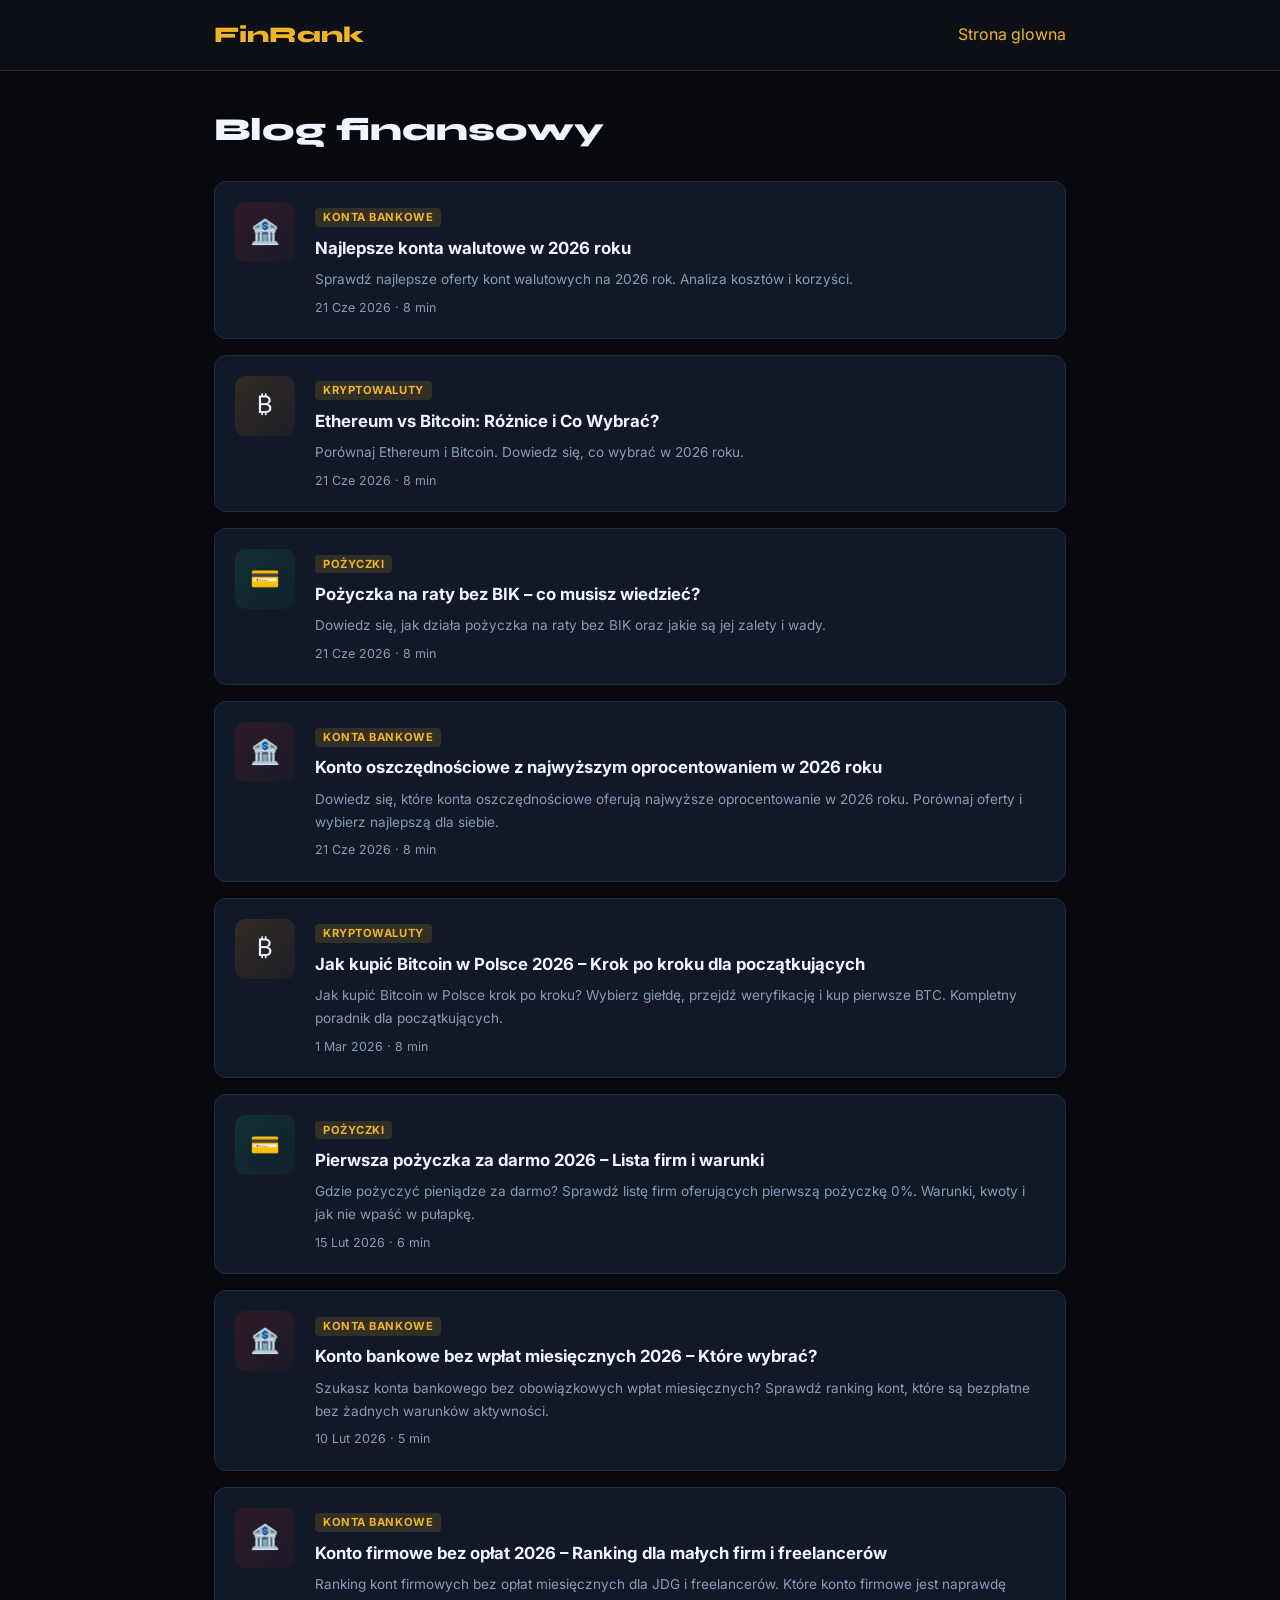
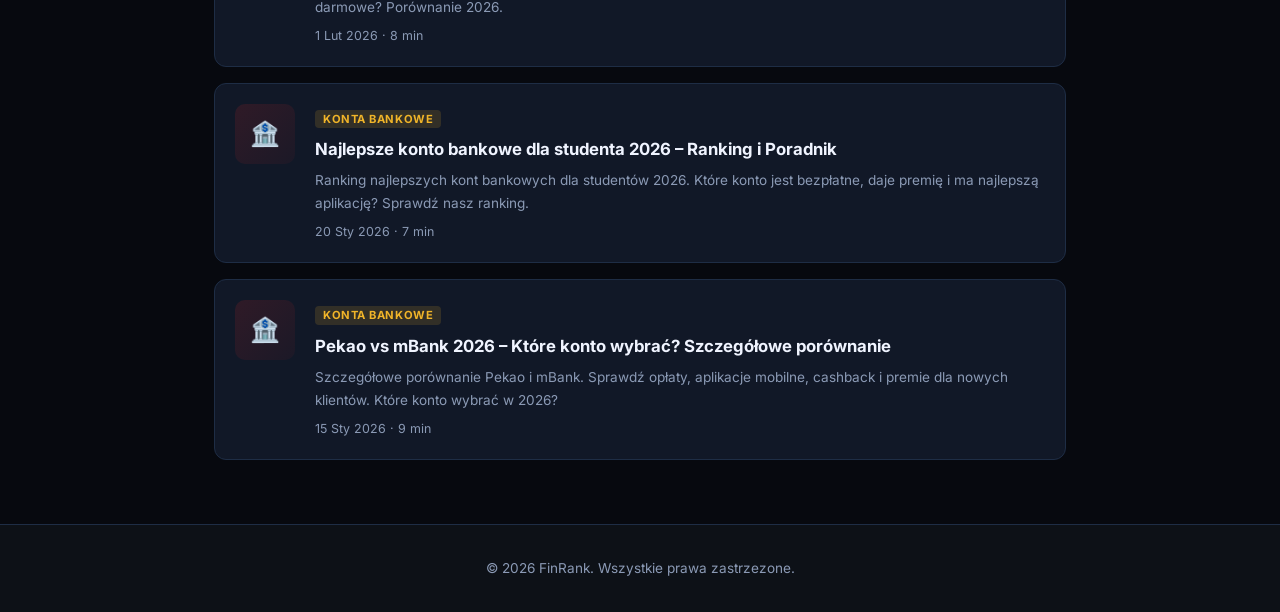
==== blog/index.html @ aef57810 "blog: dodano 10 indywidualnych stron blogu + blog index + karuzelę" ====
<!DOCTYPE html>
<html lang="pl">
<head>
  <meta charset="UTF-8">
  <meta name="viewport" content="width=device-width, initial-scale=1.0">
  <title>Blog finansowy | FinRank</title>
  <meta name="description" content="Artykuly o kryptowlautach, kontach bankowych i pozyczkach. Porady finansowe 2026.">
  <link rel="canonical" href="https://finrank-psi.vercel.app/blog/">
  <script async src="https://www.googletagmanager.com/gtag/js?id=G-9R80DCEM55"></script>
  <script>window.dataLayer=window.dataLayer||[];function gtag(){dataLayer.push(arguments)}gtag('js',new Date());gtag('config','G-9R80DCEM55');</script>
  <link rel="preconnect" href="https://fonts.googleapis.com">
  <link href="https://fonts.googleapis.com/css2?family=Inter:wght@400;500;600;700;800;900&family=Syne:wght@700;800&display=swap" rel="stylesheet">
  <style>
    *,*::before,*::after{box-sizing:border-box;margin:0;padding:0}
    :root{--bg:#07090f;--bg1:#0d1117;--bg2:#111827;--border:#1e2d45;--gold:#f0b429;--gold2:#fcd34d;--text:#f0f4ff;--muted:#8b9ab5}
    body{font-family:'Inter',sans-serif;background:var(--bg);color:var(--text);line-height:1.7}
    a{color:var(--gold);text-decoration:none}a:hover{color:var(--gold2)}
    .container{max-width:900px;margin:0 auto;padding:0 1.5rem}
    header{background:var(--bg1);border-bottom:1px solid var(--border);padding:1rem 0}
    header .container{display:flex;justify-content:space-between;align-items:center}
    .logo{font-family:'Syne',sans-serif;font-size:1.4rem;font-weight:800;color:var(--gold)}
    h1{font-family:'Syne',sans-serif;font-size:2rem;font-weight:800;margin:2rem 0 1.5rem}
    .blog-list-card{display:flex;gap:1.25rem;background:var(--bg2);border:1px solid var(--border);border-radius:12px;padding:1.25rem;margin-bottom:1rem;color:var(--text);transition:border-color .2s,transform .2s}
    .blog-list-card:hover{border-color:rgba(240,180,41,.3);transform:translateY(-2px)}
    .blog-list-icon{width:60px;height:60px;border-radius:10px;display:flex;align-items:center;justify-content:center;font-size:1.5rem;flex-shrink:0}
    .blog-list-body h2{font-size:1.05rem;font-weight:700;margin:.25rem 0 .35rem;color:var(--text)}
    .blog-list-body p{font-size:.85rem;color:var(--muted);margin:0}
    .blog-list-meta{font-size:.78rem;color:var(--muted);margin-top:.35rem}
    .tag{background:rgba(240,180,41,.15);color:var(--gold);padding:.15rem .5rem;border-radius:4px;font-size:.7rem;font-weight:700;text-transform:uppercase;letter-spacing:.05em}
    footer{background:var(--bg1);border-top:1px solid var(--border);padding:2rem 0;margin-top:4rem;text-align:center;color:var(--muted);font-size:.85rem}
  </style>
</head>
<body>
<header><div class="container"><a href="/" class="logo">FinRank</a><nav><a href="/">Strona glowna</a></nav></div></header>
<main class="container">
  <h1>Blog finansowy</h1>
  
    <a href="/blog/konto-walutowe-najlepsze-oferty-2026/" class="blog-list-card">
      <div class="blog-list-icon" style="background:linear-gradient(135deg,rgba(220,38,38,.15),rgba(220,38,38,.05))">🏦</div>
      <div class="blog-list-body">
        <span class="tag">Konta bankowe</span>
        <h2>Najlepsze konta walutowe w 2026 roku</h2>
        <p>Sprawdź najlepsze oferty kont walutowych na 2026 rok. Analiza kosztów i korzyści.</p>
        <div class="blog-list-meta">21 Cze 2026 &middot; 8 min</div>
      </div>
    </a>
    <a href="/blog/ethereum-vs-bitcoin-roznice-i-co-wybrac/" class="blog-list-card">
      <div class="blog-list-icon" style="background:linear-gradient(135deg,rgba(247,147,26,.15),rgba(247,147,26,.05))">₿</div>
      <div class="blog-list-body">
        <span class="tag">Kryptowaluty</span>
        <h2>Ethereum vs Bitcoin: Różnice i Co Wybrać?</h2>
        <p>Porównaj Ethereum i Bitcoin. Dowiedz się, co wybrać w 2026 roku.</p>
        <div class="blog-list-meta">21 Cze 2026 &middot; 8 min</div>
      </div>
    </a>
    <a href="/blog/pozyczka-na-raty-bez-bik/" class="blog-list-card">
      <div class="blog-list-icon" style="background:linear-gradient(135deg,rgba(16,185,129,.15),rgba(16,185,129,.05))">💳</div>
      <div class="blog-list-body">
        <span class="tag">Pożyczki</span>
        <h2>Pożyczka na raty bez BIK – co musisz wiedzieć?</h2>
        <p>Dowiedz się, jak działa pożyczka na raty bez BIK oraz jakie są jej zalety i wady.</p>
        <div class="blog-list-meta">21 Cze 2026 &middot; 8 min</div>
      </div>
    </a>
    <a href="/blog/konto-oszczednosciowe-najwyzsze-oprocentowanie/" class="blog-list-card">
      <div class="blog-list-icon" style="background:linear-gradient(135deg,rgba(220,38,38,.15),rgba(220,38,38,.05))">🏦</div>
      <div class="blog-list-body">
        <span class="tag">Konta bankowe</span>
        <h2>Konto oszczędnościowe z najwyższym oprocentowaniem w 2026 roku</h2>
        <p>Dowiedz się, które konta oszczędnościowe oferują najwyższe oprocentowanie w 2026 roku. Porównaj oferty i wybierz najlepszą dla siebie.</p>
        <div class="blog-list-meta">21 Cze 2026 &middot; 8 min</div>
      </div>
    </a>
    <a href="/blog/jak-kupic-bitcoin-w-polsce/" class="blog-list-card">
      <div class="blog-list-icon" style="background:linear-gradient(135deg,rgba(247,147,26,.15),rgba(247,147,26,.05))">₿</div>
      <div class="blog-list-body">
        <span class="tag">Kryptowaluty</span>
        <h2>Jak kupić Bitcoin w Polsce 2026 – Krok po kroku dla początkujących</h2>
        <p>Jak kupić Bitcoin w Polsce krok po kroku? Wybierz giełdę, przejdź weryfikację i kup pierwsze BTC. Kompletny poradnik dla początkujących.</p>
        <div class="blog-list-meta">1 Mar 2026 &middot; 8 min</div>
      </div>
    </a>
    <a href="/blog/pierwsza-pozyczka-za-darmo/" class="blog-list-card">
      <div class="blog-list-icon" style="background:linear-gradient(135deg,rgba(16,185,129,.15),rgba(16,185,129,.05))">💳</div>
      <div class="blog-list-body">
        <span class="tag">Pożyczki</span>
        <h2>Pierwsza pożyczka za darmo 2026 – Lista firm i warunki</h2>
        <p>Gdzie pożyczyć pieniądze za darmo? Sprawdź listę firm oferujących pierwszą pożyczkę 0%. Warunki, kwoty i jak nie wpaść w pułapkę.</p>
        <div class="blog-list-meta">15 Lut 2026 &middot; 6 min</div>
      </div>
    </a>
    <a href="/blog/konto-bankowe-bez-wplat-miesiecznych/" class="blog-list-card">
      <div class="blog-list-icon" style="background:linear-gradient(135deg,rgba(220,38,38,.15),rgba(220,38,38,.05))">🏦</div>
      <div class="blog-list-body">
        <span class="tag">Konta bankowe</span>
        <h2>Konto bankowe bez wpłat miesięcznych 2026 – Które wybrać?</h2>
        <p>Szukasz konta bankowego bez obowiązkowych wpłat miesięcznych? Sprawdź ranking kont, które są bezpłatne bez żadnych warunków aktywności.</p>
        <div class="blog-list-meta">10 Lut 2026 &middot; 5 min</div>
      </div>
    </a>
    <a href="/blog/konto-firmowe-bez-oplat/" class="blog-list-card">
      <div class="blog-list-icon" style="background:linear-gradient(135deg,rgba(220,38,38,.15),rgba(220,38,38,.05))">🏦</div>
      <div class="blog-list-body">
        <span class="tag">Konta bankowe</span>
        <h2>Konto firmowe bez opłat 2026 – Ranking dla małych firm i freelancerów</h2>
        <p>Ranking kont firmowych bez opłat miesięcznych dla JDG i freelancerów. Które konto firmowe jest naprawdę darmowe? Porównanie 2026.</p>
        <div class="blog-list-meta">1 Lut 2026 &middot; 8 min</div>
      </div>
    </a>
    <a href="/blog/najlepsze-konto-dla-studenta/" class="blog-list-card">
      <div class="blog-list-icon" style="background:linear-gradient(135deg,rgba(220,38,38,.15),rgba(220,38,38,.05))">🏦</div>
      <div class="blog-list-body">
        <span class="tag">Konta bankowe</span>
        <h2>Najlepsze konto bankowe dla studenta 2026 – Ranking i Poradnik</h2>
        <p>Ranking najlepszych kont bankowych dla studentów 2026. Które konto jest bezpłatne, daje premię i ma najlepszą aplikację? Sprawdź nasz ranking.</p>
        <div class="blog-list-meta">20 Sty 2026 &middot; 7 min</div>
      </div>
    </a>
    <a href="/blog/pekao-vs-mbank-2026/" class="blog-list-card">
      <div class="blog-list-icon" style="background:linear-gradient(135deg,rgba(220,38,38,.15),rgba(220,38,38,.05))">🏦</div>
      <div class="blog-list-body">
        <span class="tag">Konta bankowe</span>
        <h2>Pekao vs mBank 2026 – Które konto wybrać? Szczegółowe porównanie</h2>
        <p>Szczegółowe porównanie Pekao i mBank. Sprawdź opłaty, aplikacje mobilne, cashback i premie dla nowych klientów. Które konto wybrać w 2026?</p>
        <div class="blog-list-meta">15 Sty 2026 &middot; 9 min</div>
      </div>
    </a>
</main>
<footer><div class="container"><p>&copy; 2026 FinRank. Wszystkie prawa zastrzezone.</p></div></footer>
</body>
</html>
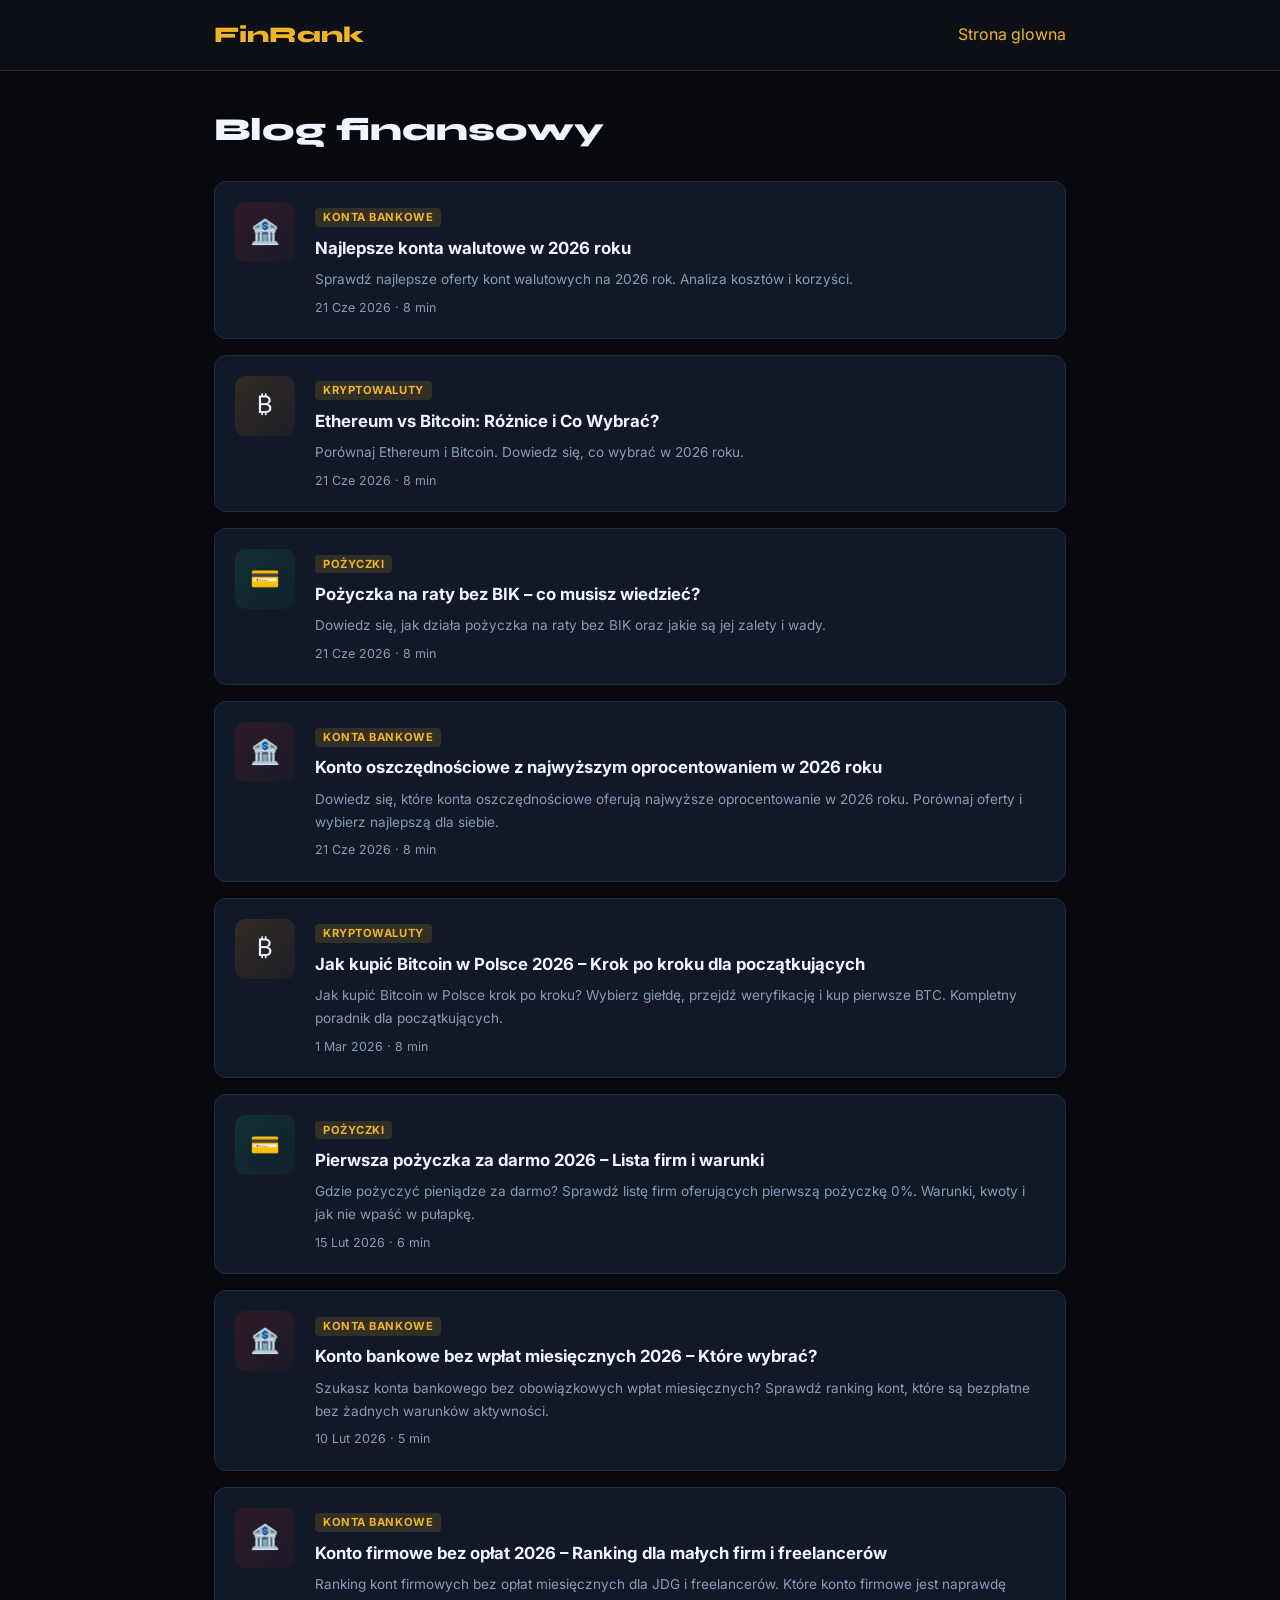
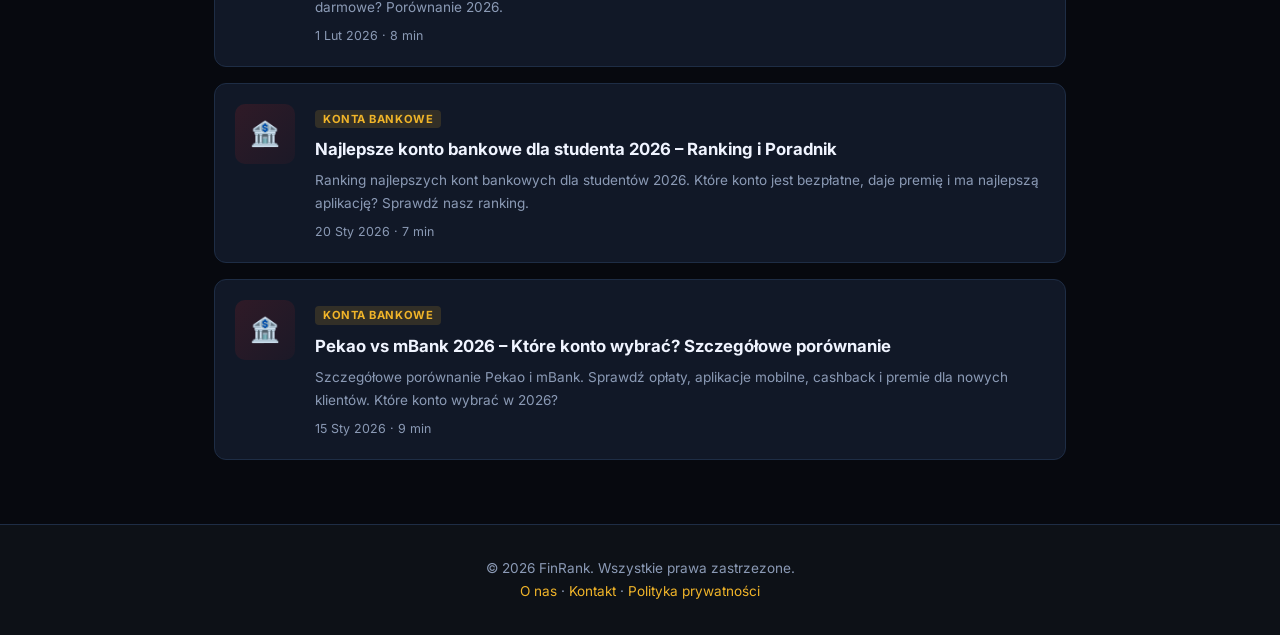
==== commit b7c6a880: "feat: AdSense, strony prawne (polityka, o nas, kontakt), linki w stopce, sitemap Co-Authored-By: Cla" ====
--- a/blog/index.html
+++ b/blog/index.html
@@ -29,6 +29,9 @@
     .tag{background:rgba(240,180,41,.15);color:var(--gold);padding:.15rem .5rem;border-radius:4px;font-size:.7rem;font-weight:700;text-transform:uppercase;letter-spacing:.05em}
     footer{background:var(--bg1);border-top:1px solid var(--border);padding:2rem 0;margin-top:4rem;text-align:center;color:var(--muted);font-size:.85rem}
   </style>
+<!-- Google AdSense -->
+<script async src="https://pagead2.googlesyndication.com/pagead/js/adsbygoogle.js?client=ca-pub-9406644927707143"
+     crossorigin="anonymous"></script>
 </head>
 <body>
 <header><div class="container"><a href="/" class="logo">FinRank</a><nav><a href="/">Strona glowna</a></nav></div></header>
@@ -126,6 +129,8 @@
       </div>
     </a>
 </main>
-<footer><div class="container"><p>&copy; 2026 FinRank. Wszystkie prawa zastrzezone.</p></div></footer>
+<footer><div class="container"><p>&copy; 2026 FinRank. Wszystkie prawa zastrzezone.</p><p><a href="/o-nas/">O nas</a> · <a href="/kontakt/">Kontakt</a> · <a href="/polityka-prywatnosci/">Polityka prywatności</a></p></div></footer>
+<script src="https://pl31664746.profitableratecpmnetwork.com/1f/89/fb/1f89fb8f1243de7528d8f1b284567785.js"></script>
+<script src="https://pl31664748.profitableratecpmnetwork.com/dd/3c/89/dd3c89d6ac47742712f86b5d6d6fb4d8.js"></script>
 </body>
 </html>
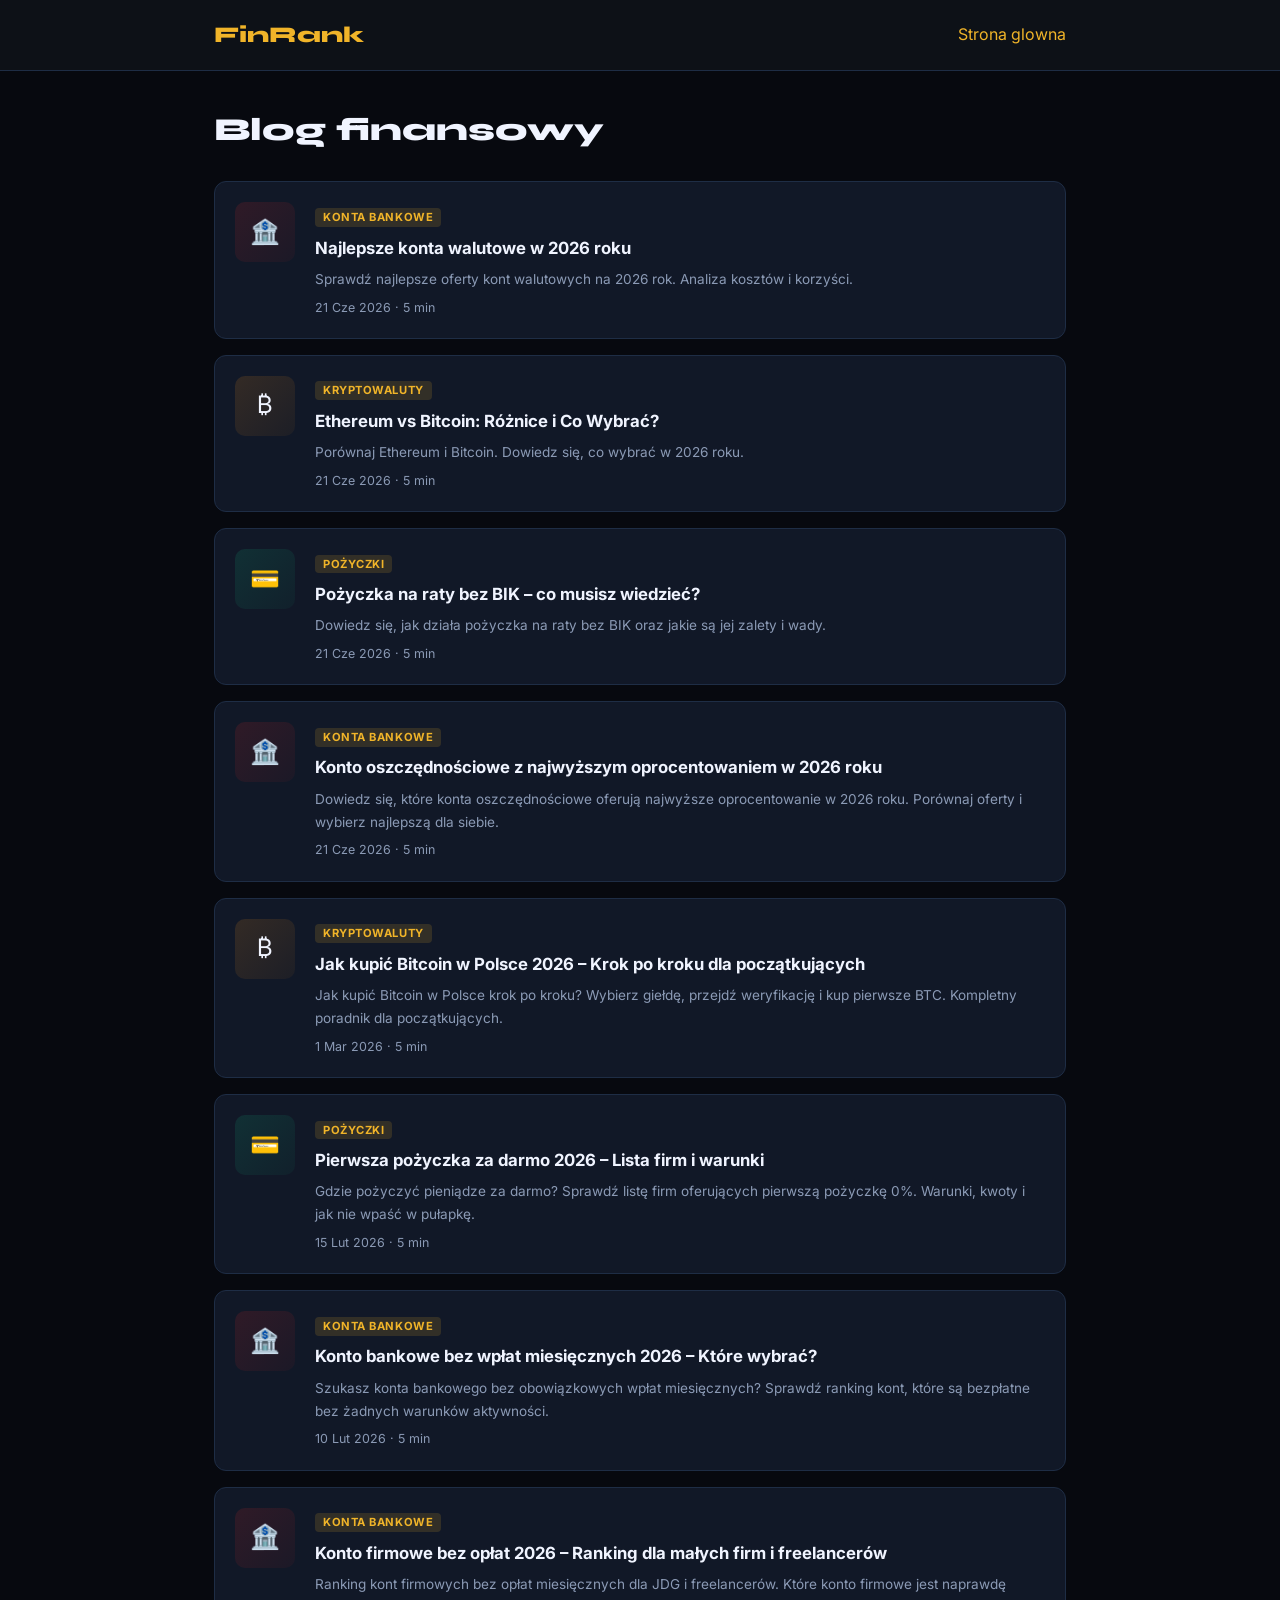
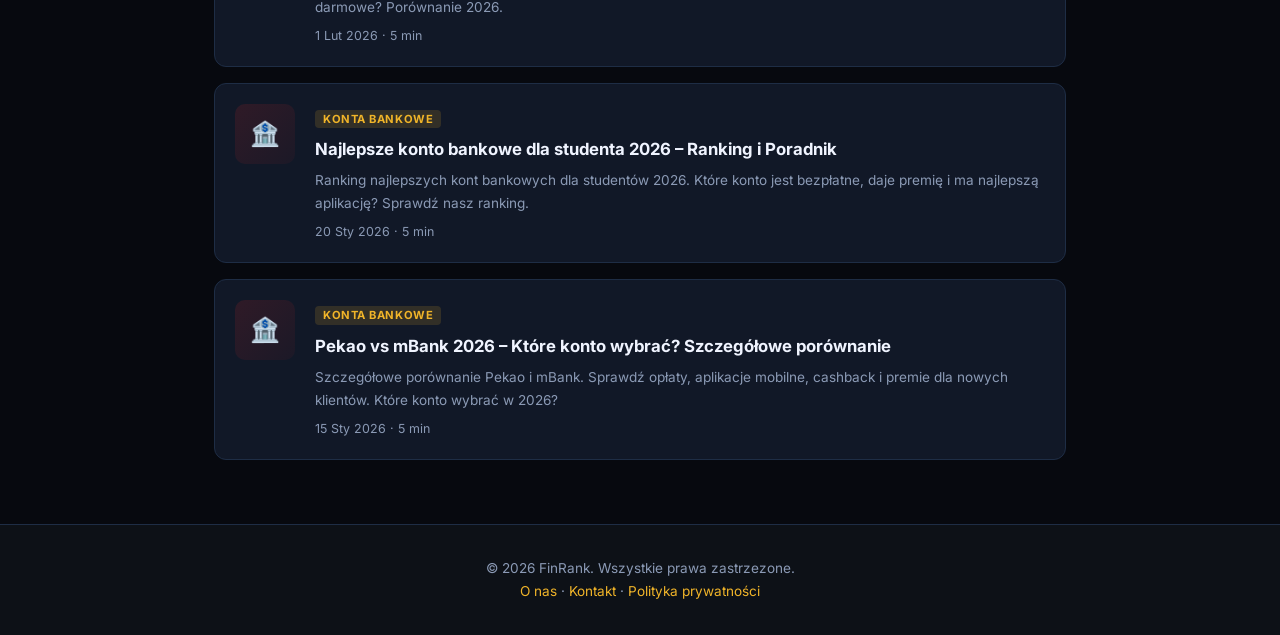
==== commit 3b7d4ead: "content: rozbuduj 10 artykulow bloga do ~850 slow, dodaj sekcje i FAQ" ====
--- a/blog/index.html
+++ b/blog/index.html
@@ -44,7 +44,7 @@
         <span class="tag">Konta bankowe</span>
         <h2>Najlepsze konta walutowe w 2026 roku</h2>
         <p>Sprawdź najlepsze oferty kont walutowych na 2026 rok. Analiza kosztów i korzyści.</p>
-        <div class="blog-list-meta">21 Cze 2026 &middot; 8 min</div>
+        <div class="blog-list-meta">21 Cze 2026 &middot; 5 min</div>
       </div>
     </a>
     <a href="/blog/ethereum-vs-bitcoin-roznice-i-co-wybrac/" class="blog-list-card">
@@ -53,7 +53,7 @@
         <span class="tag">Kryptowaluty</span>
         <h2>Ethereum vs Bitcoin: Różnice i Co Wybrać?</h2>
         <p>Porównaj Ethereum i Bitcoin. Dowiedz się, co wybrać w 2026 roku.</p>
-        <div class="blog-list-meta">21 Cze 2026 &middot; 8 min</div>
+        <div class="blog-list-meta">21 Cze 2026 &middot; 5 min</div>
       </div>
     </a>
     <a href="/blog/pozyczka-na-raty-bez-bik/" class="blog-list-card">
@@ -62,7 +62,7 @@
         <span class="tag">Pożyczki</span>
         <h2>Pożyczka na raty bez BIK – co musisz wiedzieć?</h2>
         <p>Dowiedz się, jak działa pożyczka na raty bez BIK oraz jakie są jej zalety i wady.</p>
-        <div class="blog-list-meta">21 Cze 2026 &middot; 8 min</div>
+        <div class="blog-list-meta">21 Cze 2026 &middot; 5 min</div>
       </div>
     </a>
     <a href="/blog/konto-oszczednosciowe-najwyzsze-oprocentowanie/" class="blog-list-card">
@@ -71,7 +71,7 @@
         <span class="tag">Konta bankowe</span>
         <h2>Konto oszczędnościowe z najwyższym oprocentowaniem w 2026 roku</h2>
         <p>Dowiedz się, które konta oszczędnościowe oferują najwyższe oprocentowanie w 2026 roku. Porównaj oferty i wybierz najlepszą dla siebie.</p>
-        <div class="blog-list-meta">21 Cze 2026 &middot; 8 min</div>
+        <div class="blog-list-meta">21 Cze 2026 &middot; 5 min</div>
       </div>
     </a>
     <a href="/blog/jak-kupic-bitcoin-w-polsce/" class="blog-list-card">
@@ -80,7 +80,7 @@
         <span class="tag">Kryptowaluty</span>
         <h2>Jak kupić Bitcoin w Polsce 2026 – Krok po kroku dla początkujących</h2>
         <p>Jak kupić Bitcoin w Polsce krok po kroku? Wybierz giełdę, przejdź weryfikację i kup pierwsze BTC. Kompletny poradnik dla początkujących.</p>
-        <div class="blog-list-meta">1 Mar 2026 &middot; 8 min</div>
+        <div class="blog-list-meta">1 Mar 2026 &middot; 5 min</div>
       </div>
     </a>
     <a href="/blog/pierwsza-pozyczka-za-darmo/" class="blog-list-card">
@@ -89,7 +89,7 @@
         <span class="tag">Pożyczki</span>
         <h2>Pierwsza pożyczka za darmo 2026 – Lista firm i warunki</h2>
         <p>Gdzie pożyczyć pieniądze za darmo? Sprawdź listę firm oferujących pierwszą pożyczkę 0%. Warunki, kwoty i jak nie wpaść w pułapkę.</p>
-        <div class="blog-list-meta">15 Lut 2026 &middot; 6 min</div>
+        <div class="blog-list-meta">15 Lut 2026 &middot; 5 min</div>
       </div>
     </a>
     <a href="/blog/konto-bankowe-bez-wplat-miesiecznych/" class="blog-list-card">
@@ -107,7 +107,7 @@
         <span class="tag">Konta bankowe</span>
         <h2>Konto firmowe bez opłat 2026 – Ranking dla małych firm i freelancerów</h2>
         <p>Ranking kont firmowych bez opłat miesięcznych dla JDG i freelancerów. Które konto firmowe jest naprawdę darmowe? Porównanie 2026.</p>
-        <div class="blog-list-meta">1 Lut 2026 &middot; 8 min</div>
+        <div class="blog-list-meta">1 Lut 2026 &middot; 5 min</div>
       </div>
     </a>
     <a href="/blog/najlepsze-konto-dla-studenta/" class="blog-list-card">
@@ -116,7 +116,7 @@
         <span class="tag">Konta bankowe</span>
         <h2>Najlepsze konto bankowe dla studenta 2026 – Ranking i Poradnik</h2>
         <p>Ranking najlepszych kont bankowych dla studentów 2026. Które konto jest bezpłatne, daje premię i ma najlepszą aplikację? Sprawdź nasz ranking.</p>
-        <div class="blog-list-meta">20 Sty 2026 &middot; 7 min</div>
+        <div class="blog-list-meta">20 Sty 2026 &middot; 5 min</div>
       </div>
     </a>
     <a href="/blog/pekao-vs-mbank-2026/" class="blog-list-card">
@@ -125,7 +125,7 @@
         <span class="tag">Konta bankowe</span>
         <h2>Pekao vs mBank 2026 – Które konto wybrać? Szczegółowe porównanie</h2>
         <p>Szczegółowe porównanie Pekao i mBank. Sprawdź opłaty, aplikacje mobilne, cashback i premie dla nowych klientów. Które konto wybrać w 2026?</p>
-        <div class="blog-list-meta">15 Sty 2026 &middot; 9 min</div>
+        <div class="blog-list-meta">15 Sty 2026 &middot; 5 min</div>
       </div>
     </a>
 </main>
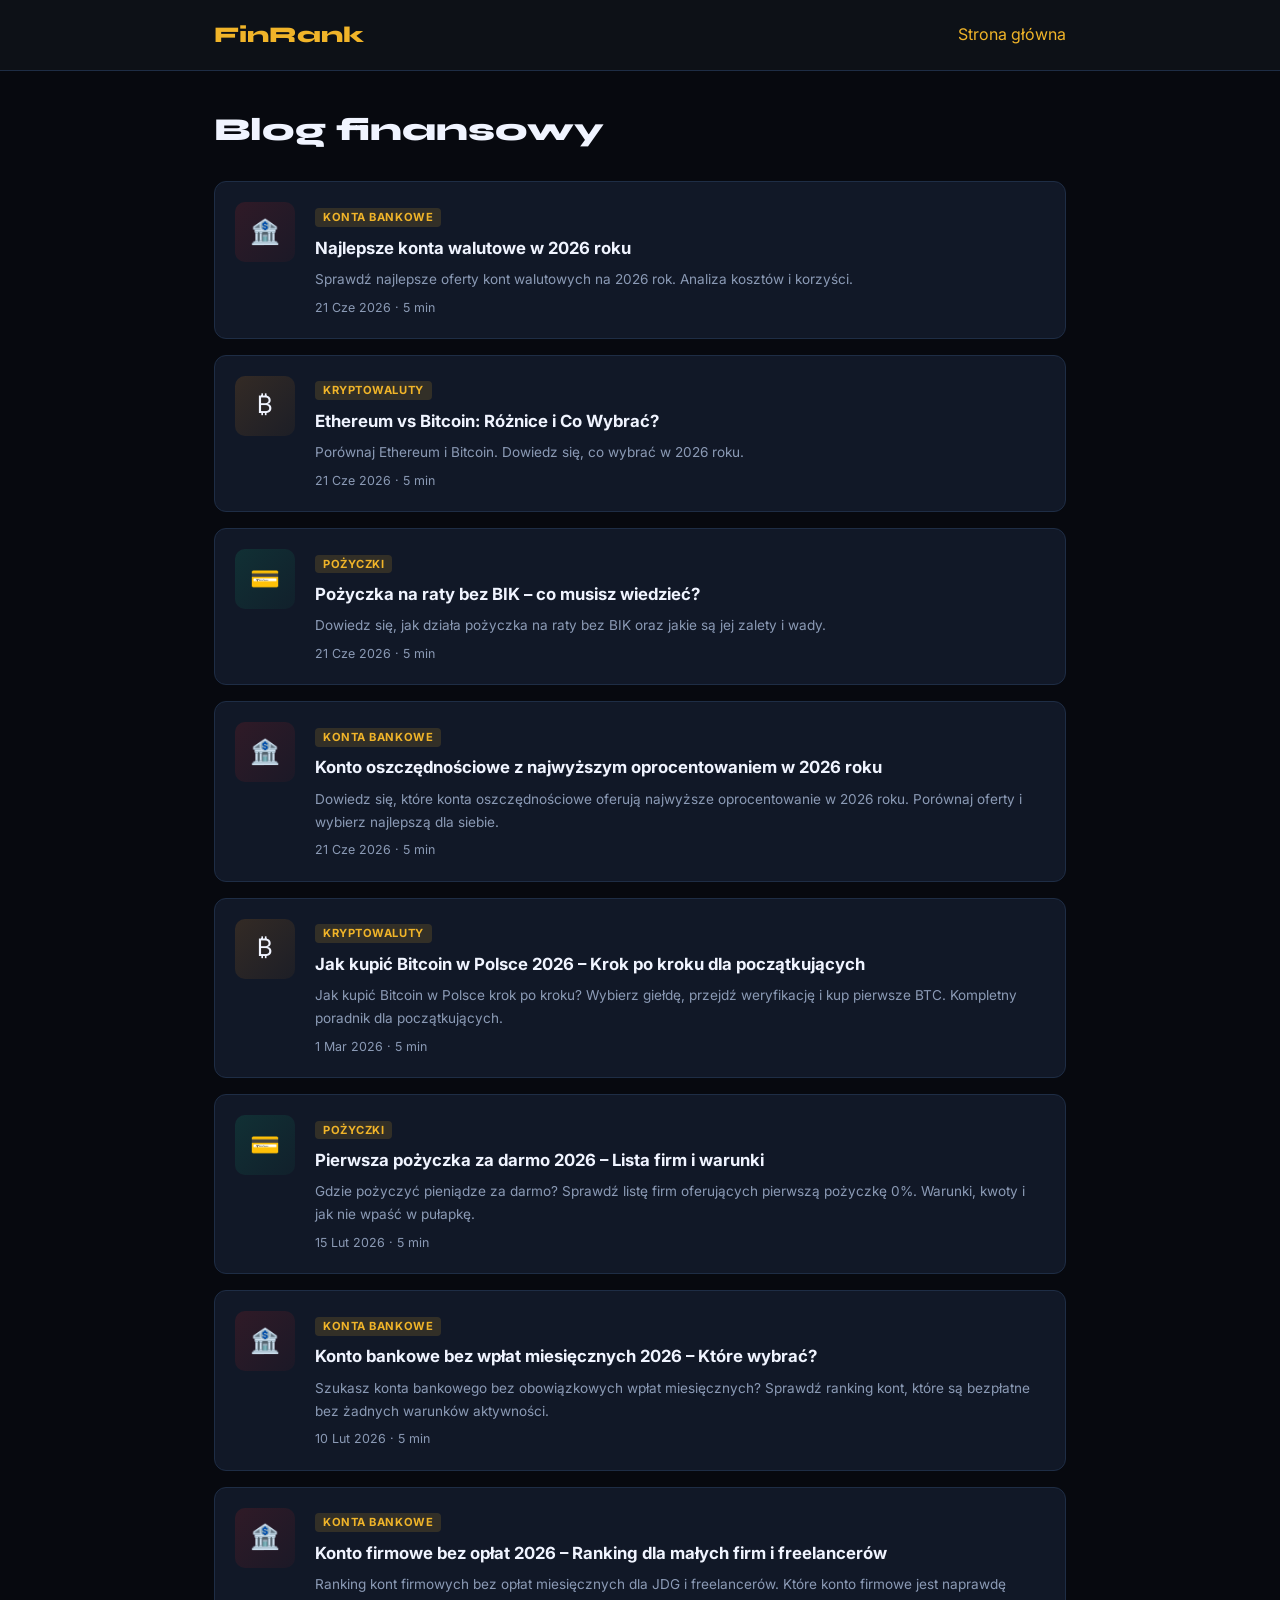
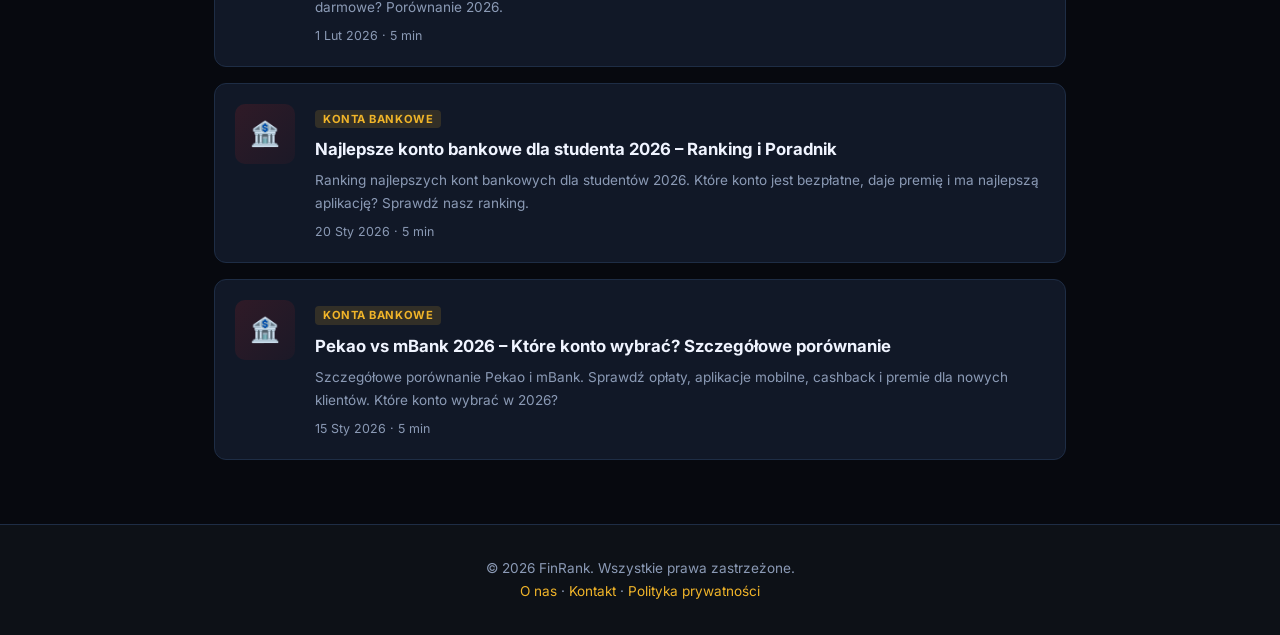
==== commit 2b542b07: "fix: popraw polskie znaki w generatorze i wygenerowanych stronach" ====
--- a/blog/index.html
+++ b/blog/index.html
@@ -34,7 +34,7 @@
      crossorigin="anonymous"></script>
 </head>
 <body>
-<header><div class="container"><a href="/" class="logo">FinRank</a><nav><a href="/">Strona glowna</a></nav></div></header>
+<header><div class="container"><a href="/" class="logo">FinRank</a><nav><a href="/">Strona główna</a></nav></div></header>
 <main class="container">
   <h1>Blog finansowy</h1>
   
@@ -129,7 +129,7 @@
       </div>
     </a>
 </main>
-<footer><div class="container"><p>&copy; 2026 FinRank. Wszystkie prawa zastrzezone.</p><p><a href="/o-nas/">O nas</a> · <a href="/kontakt/">Kontakt</a> · <a href="/polityka-prywatnosci/">Polityka prywatności</a></p></div></footer>
+<footer><div class="container"><p>&copy; 2026 FinRank. Wszystkie prawa zastrzeżone.</p><p><a href="/o-nas/">O nas</a> · <a href="/kontakt/">Kontakt</a> · <a href="/polityka-prywatnosci/">Polityka prywatności</a></p></div></footer>
 <script src="https://pl31664746.profitableratecpmnetwork.com/1f/89/fb/1f89fb8f1243de7528d8f1b284567785.js"></script>
 <script src="https://pl31664748.profitableratecpmnetwork.com/dd/3c/89/dd3c89d6ac47742712f86b5d6d6fb4d8.js"></script>
 </body>
